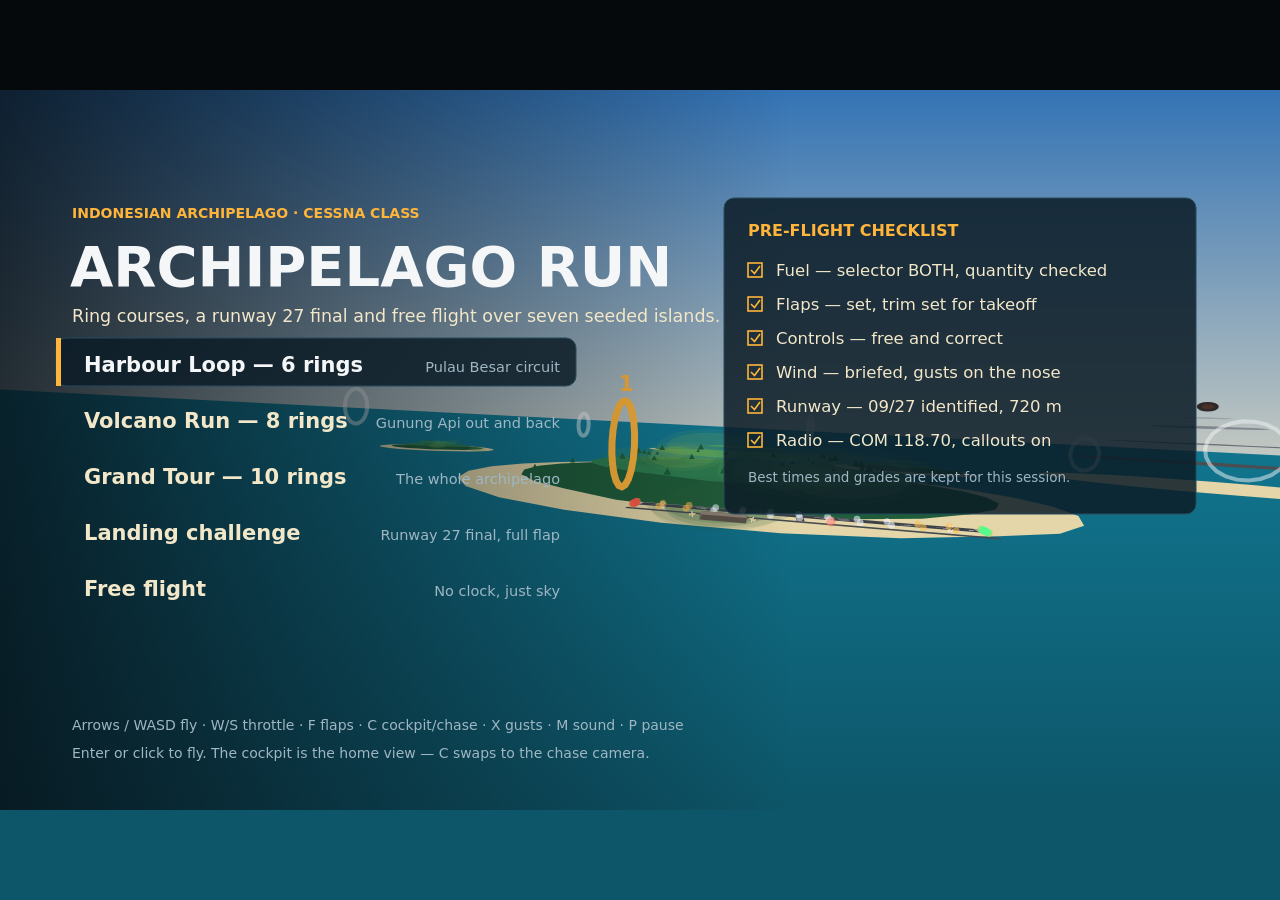
==== flight/index.html @ 0c56d3b1 "Add Archipelago Run flight game demo" ====
<!doctype html>
<html lang="en">
<head>
<meta charset="utf-8">
<meta name="viewport" content="width=device-width, initial-scale=1">
<title>Archipelago Run</title>
<style>
  html, body { margin: 0; height: 100%; overflow: hidden; background: #0b1c26; }
  #game { position: fixed; inset: 0; width: 100%; height: 100%; display: block; touch-action: none; }
  /* Read aloud, never shown: the status line screen readers announce. */
  #status { position: absolute; width: 1px; height: 1px; overflow: hidden; clip-path: inset(50%); white-space: nowrap; }
</style>
</head>
<body>
<canvas id="game" aria-label="Archipelago Run: fly a prop plane over an island archipelago, through ring courses or onto the island runway"></canvas>
<p id="status" role="status" aria-live="polite"></p>
<script type="module" src="./src/main.js"></script>
</body>
</html>
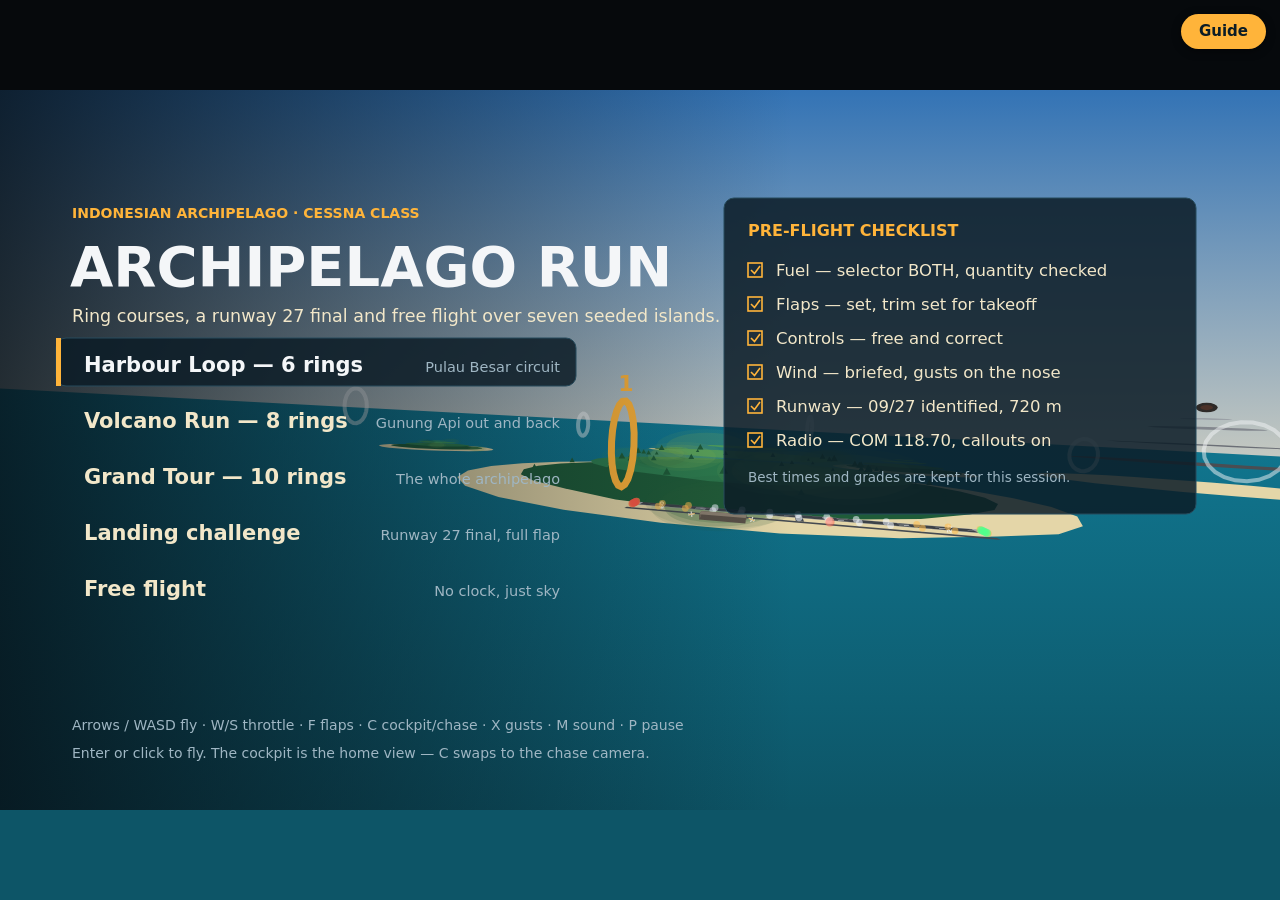
==== commit 4deb68a8: "Add pilot guide button to the flight demo" ====
--- a/flight/index.html
+++ b/flight/index.html
@@ -15,5 +15,6 @@
 <canvas id="game" aria-label="Archipelago Run: fly a prop plane over an island archipelago, through ring courses or onto the island runway"></canvas>
 <p id="status" role="status" aria-live="polite"></p>
 <script type="module" src="./src/main.js"></script>
+<script src="./guide.js"></script>
 </body>
 </html>
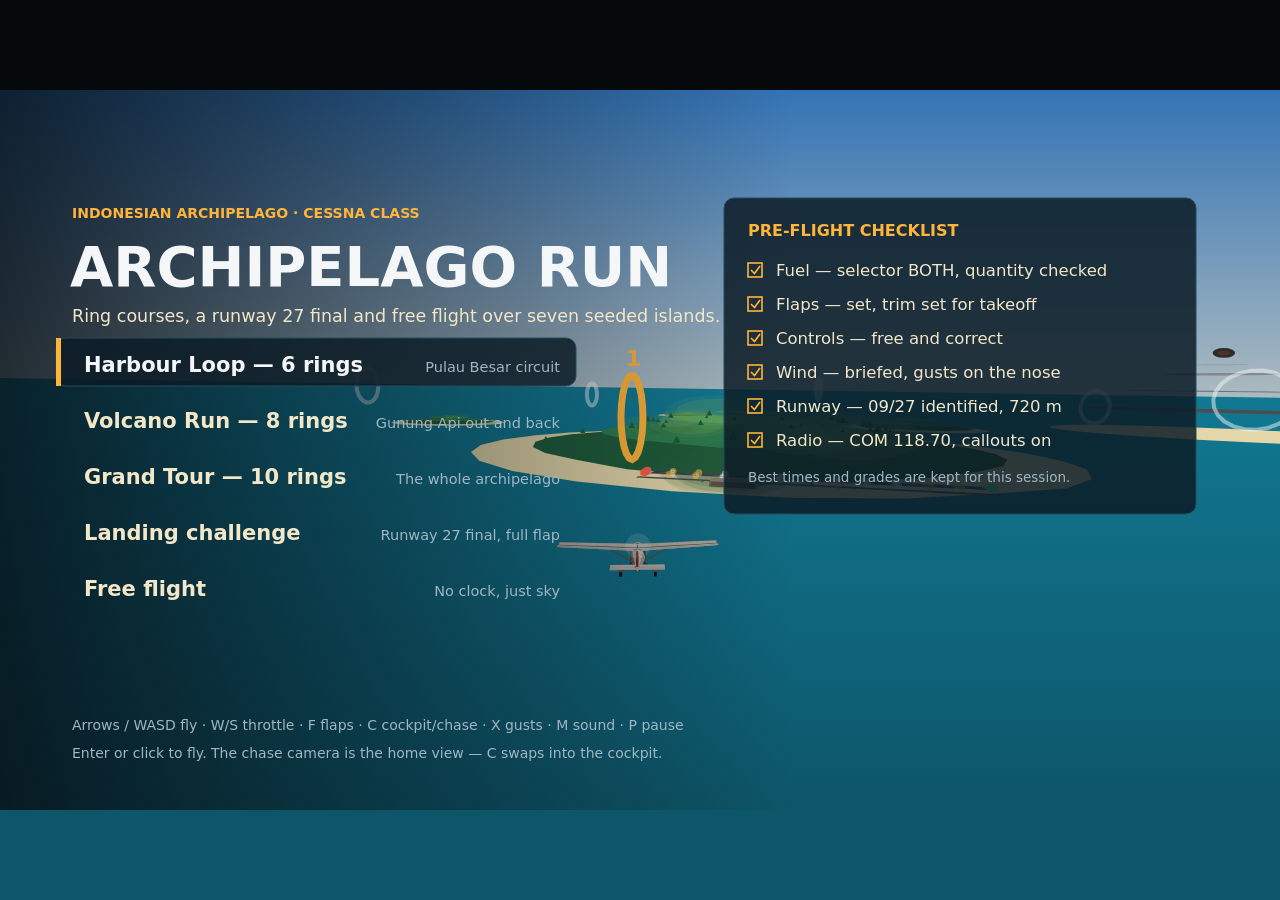
==== commit 5466e18a: "Archipelago Run demo: true 3D Cessna 172 model" ====
--- a/flight/index.html
+++ b/flight/index.html
@@ -15,6 +15,5 @@
 <canvas id="game" aria-label="Archipelago Run: fly a prop plane over an island archipelago, through ring courses or onto the island runway"></canvas>
 <p id="status" role="status" aria-live="polite"></p>
 <script type="module" src="./src/main.js"></script>
-<script src="./guide.js"></script>
 </body>
 </html>
